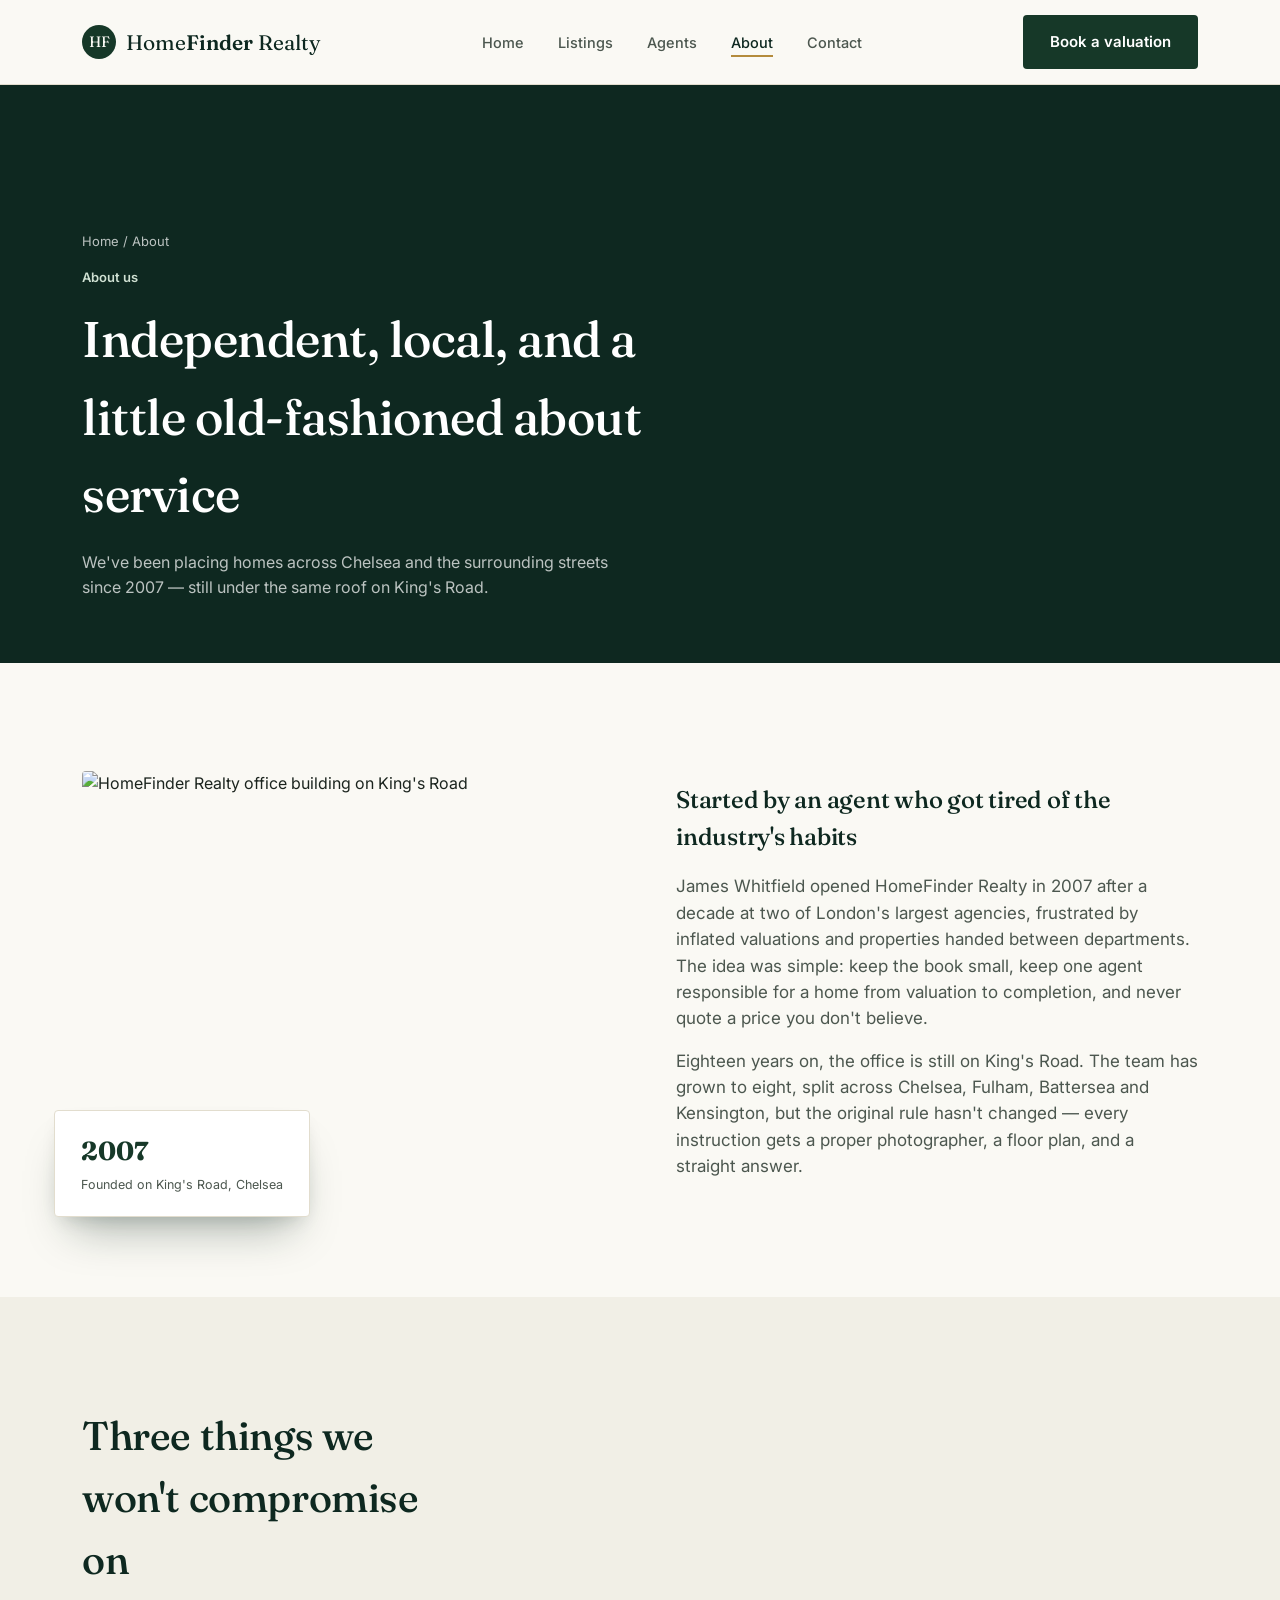
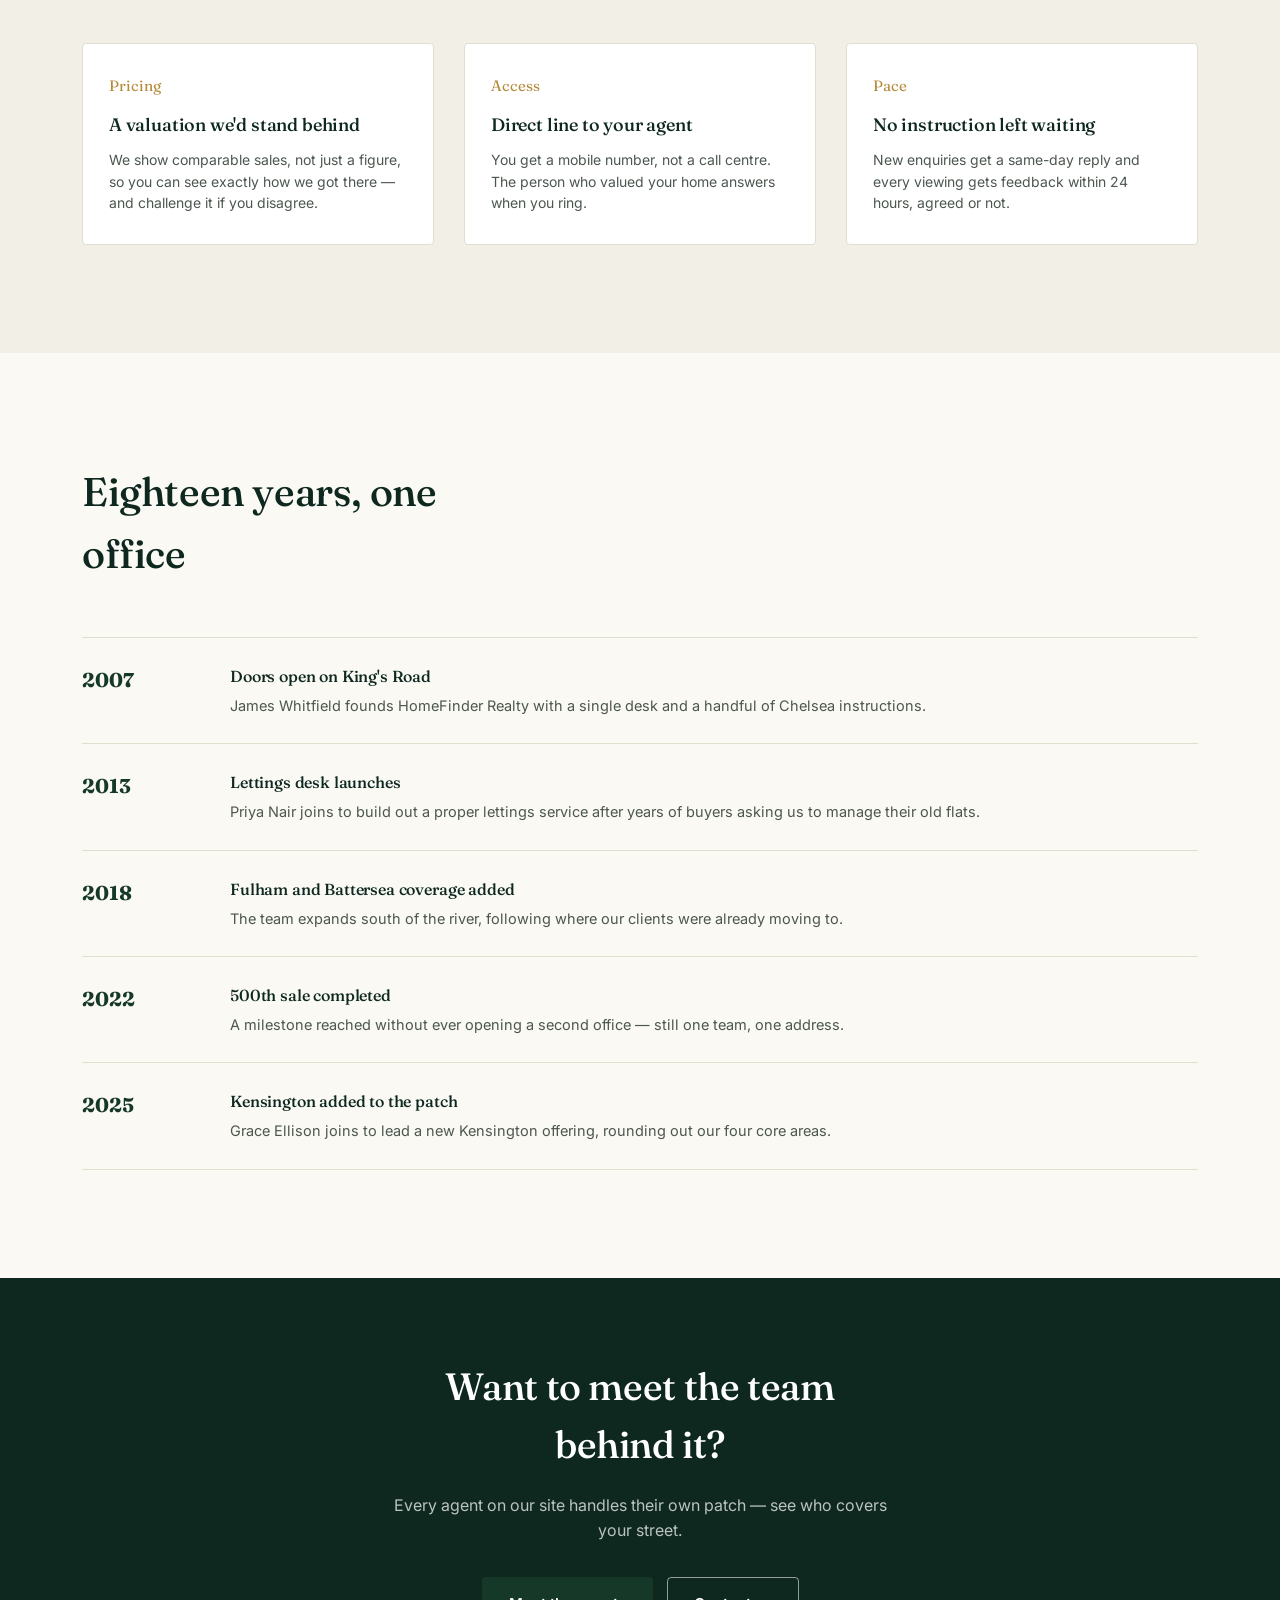
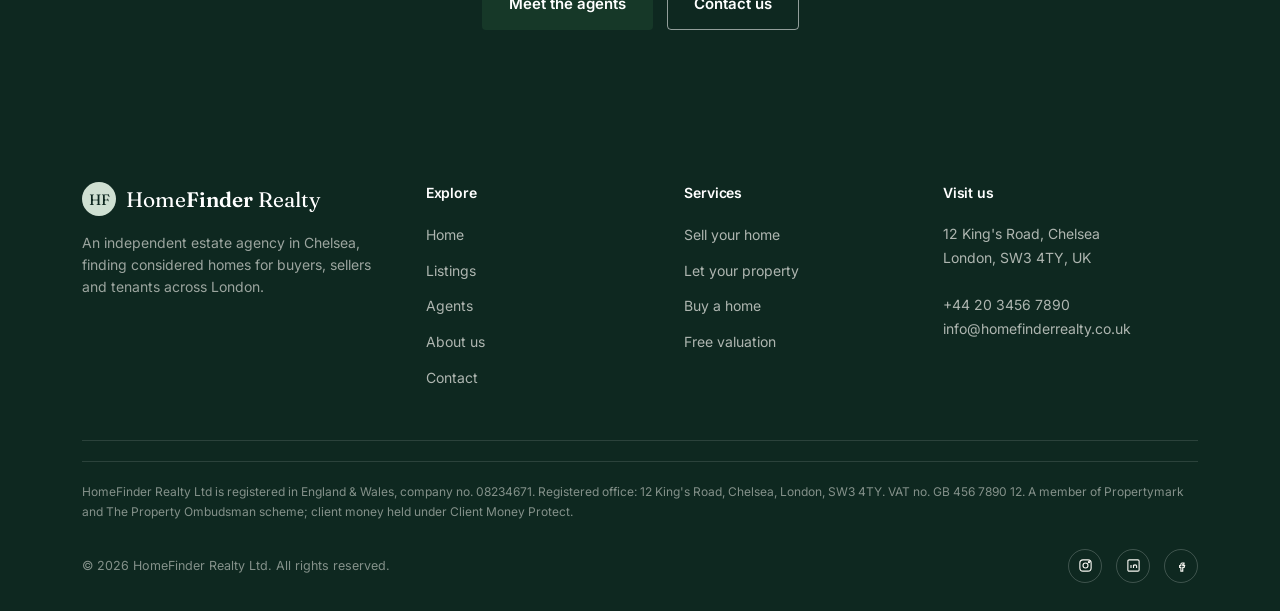
==== about.html @ c227a310 "first commit" ====
<!DOCTYPE html>
<html lang="en">
<head>
<meta charset="UTF-8">
<meta name="viewport" content="width=device-width, initial-scale=1.0">
<title>About Us — HomeFinder Realty</title>
<meta name="description" content="HomeFinder Realty is an independent estate agency in Chelsea, London — our story, our approach, and how we work.">
<link rel="preconnect" href="https://fonts.googleapis.com">
<link rel="stylesheet" href="css/style.css">
</head>
<body>

<!-- ================= HEADER ================= -->
<header class="site-header">
  <div class="container">
    <a href="index.html" class="brand">
      <span class="mark">HF</span>
      <span class="name">Home<b>Finder</b> Realty</span>
    </a>
    <nav class="main-nav" aria-label="Primary">
      <ul>
        <li><a href="index.html">Home</a></li>
        <li><a href="listings.html">Listings</a></li>
        <li><a href="agents.html">Agents</a></li>
        <li><a href="about.html" aria-current="page">About</a></li>
        <li><a href="contact.html">Contact</a></li>
      </ul>
    </nav>
    <div class="header-actions">
      <a class="phone" href="tel:+442034567890">+44 20 3456 7890</a>
      <a class="btn btn-primary" href="contact.html">Book a valuation</a>
      <button class="nav-toggle" aria-label="Toggle menu" aria-expanded="false"><span></span></button>
    </div>
  </div>
</header>

<!-- ================= PAGE HEADER ================= -->
<section class="page-header">
  <div class="container">
    <p class="breadcrumb"><a href="index.html">Home</a> / About</p>
    <p class="eyebrow">About us</p>
    <h1>Independent, local, and a little old-fashioned about service</h1>
    <p>We've been placing homes across Chelsea and the surrounding streets since 2007 — still under the same roof on King's Road.</p>
  </div>
</section>

<!-- ================= STORY SPLIT ================= -->
<section class="section">
  <div class="container">
    <div class="split">
      <div class="split-media reveal">
        <img src="https://images.unsplash.com/photo-1568605114967-8130f3a36994?auto=format&fit=crop&w=900&q=80" alt="HomeFinder Realty office building on King's Road">
        <div class="float-card">
          <b>2007</b>
          <span>Founded on King's Road, Chelsea</span>
        </div>
      </div>
      <div class="reveal">
        <h2>Started by an agent who got tired of the industry's habits</h2>
        <p class="lede" style="margin-top:18px;">James Whitfield opened HomeFinder Realty in 2007 after a decade at two of London's largest agencies, frustrated by inflated valuations and properties handed between departments. The idea was simple: keep the book small, keep one agent responsible for a home from valuation to completion, and never quote a price you don't believe.</p>
        <p class="lede" style="margin-top:16px;">Eighteen years on, the office is still on King's Road. The team has grown to eight, split across Chelsea, Fulham, Battersea and Kensington, but the original rule hasn't changed — every instruction gets a proper photographer, a floor plan, and a straight answer.</p>
      </div>
    </div>
  </div>
</section>

<!-- ================= VALUES ================= -->
<section class="section section-alt">
  <div class="container">
    <div class="section-head reveal">
      <div>
        <h2>Three things we won't compromise on</h2>
      </div>
    </div>
    <div class="values-grid">
      <div class="value-item reveal">
        <p class="num">Pricing</p>
        <h3>A valuation we'd stand behind</h3>
        <p>We show comparable sales, not just a figure, so you can see exactly how we got there — and challenge it if you disagree.</p>
      </div>
      <div class="value-item reveal">
        <p class="num">Access</p>
        <h3>Direct line to your agent</h3>
        <p>You get a mobile number, not a call centre. The person who valued your home answers when you ring.</p>
      </div>
      <div class="value-item reveal">
        <p class="num">Pace</p>
        <h3>No instruction left waiting</h3>
        <p>New enquiries get a same-day reply and every viewing gets feedback within 24 hours, agreed or not.</p>
      </div>
    </div>
  </div>
</section>

<!-- ================= TIMELINE ================= -->
<section class="section">
  <div class="container">
    <div class="section-head reveal">
      <div>
        <h2>Eighteen years, one office</h2>
      </div>
    </div>
    <div class="timeline reveal">
      <div class="timeline-row">
        <b>2007</b>
        <div>
          <h4>Doors open on King's Road</h4>
          <p>James Whitfield founds HomeFinder Realty with a single desk and a handful of Chelsea instructions.</p>
        </div>
      </div>
      <div class="timeline-row">
        <b>2013</b>
        <div>
          <h4>Lettings desk launches</h4>
          <p>Priya Nair joins to build out a proper lettings service after years of buyers asking us to manage their old flats.</p>
        </div>
      </div>
      <div class="timeline-row">
        <b>2018</b>
        <div>
          <h4>Fulham and Battersea coverage added</h4>
          <p>The team expands south of the river, following where our clients were already moving to.</p>
        </div>
      </div>
      <div class="timeline-row">
        <b>2022</b>
        <div>
          <h4>500th sale completed</h4>
          <p>A milestone reached without ever opening a second office — still one team, one address.</p>
        </div>
      </div>
      <div class="timeline-row">
        <b>2025</b>
        <div>
          <h4>Kensington added to the patch</h4>
          <p>Grace Ellison joins to lead a new Kensington offering, rounding out our four core areas.</p>
        </div>
      </div>
    </div>
  </div>
</section>

<!-- ================= CTA BAND ================= -->
<section class="cta-band">
  <div class="container reveal">
    <h2>Want to meet the team behind it?</h2>
    <p>Every agent on our site handles their own patch — see who covers your street.</p>
    <div class="btn-group">
      <a href="agents.html" class="btn btn-primary">Meet the agents</a>
      <a href="contact.html" class="btn btn-ghost on-dark">Contact us</a>
    </div>
  </div>
</section>

<!-- ================= FOOTER ================= -->
<footer class="site-footer">
  <div class="container">
    <div class="footer-grid">
      <div class="footer-brand">
        <a href="index.html" class="brand">
          <span class="mark">HF</span>
          <span class="name">Home<b>Finder</b> Realty</span>
        </a>
        <p>An independent estate agency in Chelsea, finding considered homes for buyers, sellers and tenants across London.</p>
      </div>
      <div class="footer-col">
        <h4>Explore</h4>
        <ul>
          <li><a href="index.html">Home</a></li>
          <li><a href="listings.html">Listings</a></li>
          <li><a href="agents.html">Agents</a></li>
          <li><a href="about.html">About us</a></li>
          <li><a href="contact.html">Contact</a></li>
        </ul>
      </div>
      <div class="footer-col">
        <h4>Services</h4>
        <ul>
          <li><a href="contact.html">Sell your home</a></li>
          <li><a href="contact.html">Let your property</a></li>
          <li><a href="listings.html">Buy a home</a></li>
          <li><a href="contact.html">Free valuation</a></li>
        </ul>
      </div>
      <div class="footer-col">
        <h4>Visit us</h4>
        <address>
          12 King's Road, Chelsea<br>
          London, SW3 4TY, UK<br><br>
          <a href="tel:+442034567890">+44 20 3456 7890</a><br>
          <a href="mailto:info@homefinderrealty.co.uk">info@homefinderrealty.co.uk</a>
        </address>
      </div>
    </div>
    <p class="legal-strip">HomeFinder Realty Ltd is registered in England &amp; Wales, company no. 08234671. Registered office: 12 King's Road, Chelsea, London, SW3 4TY. VAT no. GB 456 7890 12. A member of Propertymark and The Property Ombudsman scheme; client money held under Client Money Protect.</p>
    <div class="footer-bottom">
      <span>© <span data-year></span> HomeFinder Realty Ltd. All rights reserved.</span>
      <div class="social-row">
        <a href="#" aria-label="Instagram"><svg viewBox="0 0 24 24" fill="none" stroke="currentColor" stroke-width="1.8"><rect x="3" y="3" width="18" height="18" rx="5"/><circle cx="12" cy="12" r="4"/><circle cx="17.5" cy="6.5" r="1"/></svg></a>
        <a href="#" aria-label="LinkedIn"><svg viewBox="0 0 24 24" fill="none" stroke="currentColor" stroke-width="1.8"><rect x="3" y="3" width="18" height="18" rx="2"/><line x1="8" y1="11" x2="8" y2="16"/><line x1="8" y1="8" x2="8" y2="8"/><line x1="12" y1="11" x2="12" y2="16"/><path d="M12 13c0-1.2 1-2 2.5-2s2.5.8 2.5 2v3"/></svg></a>
        <a href="#" aria-label="Facebook"><svg viewBox="0 0 24 24" fill="none" stroke="currentColor" stroke-width="1.8"><path d="M15 8h-2a2 2 0 0 0-2 2v2H9v3h2v6h3v-6h2.2l.8-3H14v-1.5a.5.5 0 0 1 .5-.5H16V8z"/></svg></a>
      </div>
    </div>
  </div>
</footer>

<script src="js/script.js"></script>
</body>
</html>
---- css/style.css ----
/* ==========================================================================
   HomeFinder Realty — Shared Stylesheet
   Palette: deep pine green / sage / warm off-white / soft gold
   Type: Fraunces (display, serif) + Inter (body, sans)
   ========================================================================== */

@import url('https://fonts.googleapis.com/css2?family=Fraunces:ital,opsz,wght@0,9..144,300;0,9..144,400;0,9..144,500;0,9..144,600;1,9..144,400&family=Inter:wght@400;500;600;700&display=swap');

:root{
  --pine:        #163828;
  --pine-deep:   #0e2820;
  --sage:        #6f9c7d;
  --sage-light:  #cfe0d2;
  --paper:       #faf9f4;
  --paper-dim:   #f1efe6;
  --white:       #ffffff;
  --ink:         #1b241e;
  --ink-soft:    #4c574f;
  --gold:        #b48b3c;
  --line:        #e2ddce;

  --serif: 'Fraunces', Georgia, serif;
  --sans:  'Inter', -apple-system, BlinkMacSystemFont, 'Segoe UI', sans-serif;

  --container: 1180px;
  --radius: 4px;
  --shadow-rest:  0 1px 2px rgba(15,30,20,.06), 0 1px 1px rgba(15,30,20,.04);
  --shadow-lift:  0 28px 45px -18px rgba(14,40,28,.35), 0 8px 18px -8px rgba(14,40,28,.18);
  --ease: cubic-bezier(.22,.68,0,1);
}

*, *::before, *::after{ box-sizing: border-box; }
html{ scroll-behavior: smooth; }
@media (prefers-reduced-motion: reduce){
  html{ scroll-behavior: auto; }
  *, *::before, *::after{ animation-duration: .001ms !important; animation-iteration-count: 1 !important; transition-duration: .001ms !important; scroll-behavior: auto !important; }
}

body{
  margin: 0;
  font-family: var(--sans);
  color: var(--ink);
  background: var(--paper);
  -webkit-font-smoothing: antialiased;
  line-height: 1.55;
}

img{ max-width: 100%; display: block; }
a{ color: inherit; text-decoration: none; }
ul{ margin: 0; padding: 0; list-style: none; }
button{ font-family: inherit; cursor: pointer; }

:focus-visible{
  outline: 2px solid var(--gold);
  outline-offset: 3px;
}

.container{
  max-width: var(--container);
  margin: 0 auto;
  padding: 0 32px;
}

h1, h2, h3, h4{
  font-family: var(--serif);
  font-weight: 500;
  color: var(--pine-deep);
  margin: 0;
  letter-spacing: -0.01em;
}

.eyebrow{
  font-family: var(--sans);
  font-size: 13px;
  font-weight: 600;
  color: var(--gold);
  margin: 0 0 14px;
}

p{ margin: 0; }

.lede{
  color: var(--ink-soft);
  font-size: 17px;
  max-width: 60ch;
}

/* ---------- Buttons ---------- */
.btn{
  display: inline-flex;
  align-items: center;
  gap: 10px;
  padding: 14px 26px;
  border-radius: var(--radius);
  font-size: 15px;
  font-weight: 600;
  border: 1px solid transparent;
  transition: transform .35s var(--ease), background .25s ease, color .25s ease, border-color .25s ease;
}
.btn-primary{
  background: var(--pine);
  color: var(--white);
}
.btn-primary:hover{ background: var(--pine-deep); transform: translateY(-2px); }
.btn-ghost{
  background: transparent;
  border-color: var(--pine);
  color: var(--pine);
}
.btn-ghost:hover{ background: var(--pine); color: var(--white); transform: translateY(-2px); }
.btn-ghost.on-dark{ border-color: rgba(255,255,255,.55); color: var(--white); }
.btn-ghost.on-dark:hover{ background: var(--white); color: var(--pine-deep); }

/* ---------- Header ---------- */
.site-header{
  position: sticky;
  top: 0;
  z-index: 100;
  background: rgba(250,249,244,.88);
  backdrop-filter: saturate(160%) blur(10px);
  border-bottom: 1px solid var(--line);
}
.site-header .container{
  display: flex;
  align-items: center;
  justify-content: space-between;
  height: 84px;
}
.brand{
  display: flex;
  align-items: center;
  gap: 10px;
  font-family: var(--serif);
  font-size: 21px;
  color: var(--pine-deep);
}
.brand .mark{
  width: 34px; height: 34px;
  border-radius: 50%;
  background: var(--pine);
  color: var(--paper);
  display: flex; align-items: center; justify-content: center;
  font-size: 15px;
  font-family: var(--serif);
}
.brand .name b{ font-weight: 600; }

.main-nav ul{ display: flex; gap: 34px; }
.main-nav a{
  font-size: 14.5px;
  font-weight: 500;
  color: var(--ink-soft);
  position: relative;
  padding: 6px 0;
  transition: color .2s ease;
}
.main-nav a::after{
  content: '';
  position: absolute; left: 0; right: 100%; bottom: 0;
  height: 1.5px; background: var(--gold);
  transition: right .3s var(--ease);
}
.main-nav a:hover, .main-nav a[aria-current="page"]{ color: var(--pine-deep); }
.main-nav a:hover::after, .main-nav a[aria-current="page"]::after{ right: 0; }

.header-actions{ display: flex; align-items: center; gap: 18px; }
.header-actions .phone{ font-size: 14px; font-weight: 600; color: var(--pine-deep); display: none; }

.nav-toggle{
  display: none;
  width: 40px; height: 40px;
  border: 1px solid var(--line);
  border-radius: var(--radius);
  background: var(--white);
  align-items: center; justify-content: center;
}
.nav-toggle span, .nav-toggle span::before, .nav-toggle span::after{
  content: '';
  display: block;
  width: 18px; height: 1.5px;
  background: var(--pine-deep);
  position: relative;
  transition: transform .25s ease, opacity .25s ease;
}
.nav-toggle span::before{ position: absolute; top: -6px; }
.nav-toggle span::after{ position: absolute; top: 6px; }
.nav-toggle.is-open span{ background: transparent; }
.nav-toggle.is-open span::before{ transform: translateY(6px) rotate(45deg); }
.nav-toggle.is-open span::after{ transform: translateY(-6px) rotate(-45deg); }

/* ---------- Hero w/ slider ---------- */
.hero{
  position: relative;
  min-height: 88vh;
  display: flex;
  align-items: flex-end;
  overflow: hidden;
  color: var(--white);
}
.hero-slides{ position: absolute; inset: 0; }
.hero-slide{
  position: absolute; inset: 0;
  background-size: cover;
  background-position: center;
  opacity: 0;
  transform: scale(1.08);
  transition: opacity 1.4s var(--ease), transform 8s linear;
}
.hero-slide.is-active{ opacity: 1; transform: scale(1); }
.hero::before{
  content: '';
  position: absolute; inset: 0;
  background: linear-gradient(180deg, rgba(14,40,32,.15) 0%, rgba(11,26,20,.55) 60%, rgba(9,20,16,.86) 100%);
  z-index: 1;
}
.hero-content{
  position: relative; z-index: 2;
  width: 100%;
  padding-bottom: 76px;
}
.hero-content .eyebrow{ color: var(--sage-light); }
.hero h1{
  color: var(--white);
  font-size: clamp(38px, 5.6vw, 66px);
  line-height: 1.06;
  max-width: 16ch;
}
.hero h1 em{ font-style: italic; color: var(--sage-light); }
.hero-sub{
  margin-top: 20px;
  max-width: 46ch;
  color: rgba(255,255,255,.82);
  font-size: 17px;
}
.hero-cta{ margin-top: 34px; display: flex; gap: 14px; flex-wrap: wrap; }

.hero-dots{
  position: absolute; right: 32px; bottom: 76px; z-index: 3;
  display: flex; flex-direction: column; gap: 10px;
}
.hero-dots button{
  width: 9px; height: 9px; border-radius: 50%;
  border: 1px solid rgba(255,255,255,.7);
  background: transparent;
  padding: 0;
  transition: background .25s ease, transform .25s ease;
}
.hero-dots button.is-active{ background: var(--white); transform: scale(1.15); }

.hero-stats{
  position: relative; z-index: 2;
  border-top: 1px solid rgba(255,255,255,.18);
  margin-top: 46px;
  padding-top: 26px;
  display: flex;
  gap: 56px;
  flex-wrap: wrap;
}
.hero-stats .stat b{
  display: block;
  font-family: var(--serif);
  font-size: 30px;
  color: var(--white);
}
.hero-stats .stat span{
  font-size: 13px;
  color: rgba(255,255,255,.72);
}

/* ---------- Section scaffolding ---------- */
.section{ padding: 108px 0; }
.section-tight{ padding: 76px 0; }
.section-alt{ background: var(--paper-dim); }
.section-dark{ background: var(--pine-deep); color: var(--paper); }
.section-dark h2, .section-dark h3{ color: var(--white); }
.section-dark .lede{ color: rgba(250,249,244,.72); }

.section-head{
  display: flex;
  justify-content: space-between;
  align-items: flex-end;
  gap: 40px;
  margin-bottom: 52px;
}
.section-head h2{ font-size: clamp(28px, 3.4vw, 40px); max-width: 14ch; }

/* ---------- Property cards ---------- */
.grid-cards{
  display: grid;
  grid-template-columns: repeat(3, 1fr);
  gap: 30px;
}
.card{
  background: var(--white);
  border: 1px solid var(--line);
  border-radius: var(--radius);
  overflow: hidden;
  box-shadow: var(--shadow-rest);
  transform: translateY(0) translateZ(0);
  transition: transform .5s var(--ease), box-shadow .5s var(--ease), border-color .5s ease;
  will-change: transform;
}
.card:hover{
  transform: translateY(-10px) rotateX(2.5deg) rotateY(-2.5deg);
  box-shadow: var(--shadow-lift);
  border-color: transparent;
}
.card-media{
  position: relative;
  aspect-ratio: 4 / 3;
  overflow: hidden;
}
.card-media img{
  width: 100%; height: 100%; object-fit: cover;
  transition: transform .7s var(--ease);
}
.card:hover .card-media img{ transform: scale(1.07); }
.card-tag{
  position: absolute; top: 14px; left: 14px;
  background: var(--pine);
  color: var(--white);
  font-size: 12px; font-weight: 600;
  padding: 6px 12px;
  border-radius: 3px;
}
.card-price{
  position: absolute; bottom: 14px; left: 14px;
  background: rgba(250,249,244,.94);
  color: var(--pine-deep);
  font-family: var(--serif);
  font-size: 18px;
  padding: 6px 14px;
  border-radius: 3px;
}
.card-body{ padding: 22px 22px 26px; }
.card-body h3{ font-size: 19px; margin-bottom: 6px; }
.card-loc{
  font-size: 13.5px; color: var(--ink-soft);
  display: flex; align-items: center; gap: 6px;
  margin-bottom: 16px;
}
.card-meta{
  display: flex;
  gap: 18px;
  padding-top: 16px;
  border-top: 1px solid var(--line);
  font-size: 13px;
  color: var(--ink-soft);
}
.card-meta span{ display: flex; align-items: center; gap: 6px; }
.card-meta svg{ width: 15px; height: 15px; stroke: var(--sage); flex-shrink: 0; }

.section-foot{ margin-top: 52px; text-align: center; }

/* ---------- Filter bar (listings) ---------- */
.filter-bar{
  background: var(--white);
  border: 1px solid var(--line);
  border-radius: var(--radius);
  padding: 22px;
  display: grid;
  grid-template-columns: repeat(4, 1fr) auto;
  gap: 16px;
  align-items: end;
  margin-bottom: 48px;
}
.field{ display: flex; flex-direction: column; gap: 8px; }
.field label{ font-size: 12.5px; font-weight: 600; color: var(--ink-soft); }
.field select, .field input{
  border: 1px solid var(--line);
  border-radius: 3px;
  padding: 11px 12px;
  font-family: var(--sans);
  font-size: 14px;
  background: var(--paper);
  color: var(--ink);
}
.field select:focus, .field input:focus{ border-color: var(--sage); }
.filter-bar .btn{ padding: 12px 22px; white-space: nowrap; }
.results-count{ font-size: 14px; color: var(--ink-soft); margin-bottom: 24px; }
.no-results{
  display: none;
  padding: 60px 20px;
  text-align: center;
  color: var(--ink-soft);
  border: 1px dashed var(--line);
  border-radius: var(--radius);
}
.no-results.is-visible{ display: block; }

/* ---------- Agents ---------- */
.grid-agents{
  display: grid;
  grid-template-columns: repeat(4, 1fr);
  gap: 26px;
}
.agent-card{
  background: var(--white);
  border: 1px solid var(--line);
  border-radius: var(--radius);
  overflow: hidden;
  text-align: center;
  transition: transform .5s var(--ease), box-shadow .5s var(--ease);
}
.agent-card:hover{ transform: translateY(-8px); box-shadow: var(--shadow-lift); }
.agent-photo{ aspect-ratio: 1; overflow: hidden; }
.agent-photo img{ width: 100%; height: 100%; object-fit: cover; }
.agent-body{ padding: 22px 18px 26px; }
.agent-body h3{ font-size: 17px; margin-bottom: 4px; }
.agent-role{ font-size: 12.5px; color: var(--gold); font-weight: 600; margin-top: 2px; }
.agent-qual{ font-size: 11px; color: var(--ink-soft); margin-bottom: 12px; }
.agent-desc{ font-size: 13.5px; color: var(--ink-soft); margin-bottom: 16px; }
.agent-contact{ display: flex; justify-content: center; gap: 14px; font-size: 12.5px; }
.agent-contact a{ color: var(--pine); font-weight: 600; }
.agent-contact a:hover{ text-decoration: underline; }

/* ---------- About page ---------- */
.split{
  display: grid;
  grid-template-columns: 1fr 1fr;
  gap: 72px;
  align-items: center;
}
.split-media{ position: relative; }
.split-media img{ border-radius: var(--radius); width: 100%; aspect-ratio: 4/3.2; object-fit: cover; }
.split-media .float-card{
  position: absolute;
  bottom: -28px; left: -28px;
  background: var(--white);
  border: 1px solid var(--line);
  border-radius: var(--radius);
  padding: 20px 26px;
  box-shadow: var(--shadow-lift);
}
.float-card b{ font-family: var(--serif); font-size: 26px; color: var(--pine); display: block; }
.float-card span{ font-size: 12.5px; color: var(--ink-soft); }

.values-grid{
  display: grid;
  grid-template-columns: repeat(3, 1fr);
  gap: 30px;
  margin-top: 20px;
}
.value-item{
  padding: 30px 26px;
  background: var(--white);
  border: 1px solid var(--line);
  border-radius: var(--radius);
  transition: border-color .3s ease, transform .3s ease;
}
.value-item:hover{ border-color: var(--sage); transform: translateY(-4px); }
.value-item .num{ font-family: var(--serif); font-size: 15px; color: var(--gold); margin-bottom: 14px; }
.value-item h3{ font-size: 18px; margin-bottom: 10px; }
.value-item p{ font-size: 14px; color: var(--ink-soft); }

.timeline{ margin-top: 20px; }
.timeline-row{
  display: grid;
  grid-template-columns: 120px 1fr;
  gap: 28px;
  padding: 26px 0;
  border-top: 1px solid var(--line);
}
.timeline-row:last-child{ border-bottom: 1px solid var(--line); }
.timeline-row b{ font-family: var(--serif); color: var(--pine); font-size: 20px; }
.timeline-row p{ color: var(--ink-soft); font-size: 14.5px; }
.timeline-row h4{ font-size: 16px; margin-bottom: 6px; }

/* ---------- Contact ---------- */
.contact-grid{
  display: grid;
  grid-template-columns: 1fr 1.15fr;
  gap: 60px;
}
.info-card{
  display: flex;
  gap: 16px;
  padding: 22px 0;
  border-top: 1px solid var(--line);
}
.info-card:last-child{ padding-bottom: 0; }
.info-card .ico{
  width: 42px; height: 42px; flex-shrink: 0;
  border-radius: 50%;
  background: var(--sage-light);
  display: flex; align-items: center; justify-content: center;
}
.info-card .ico svg{ width: 19px; height: 19px; stroke: var(--pine); }
.info-card h4{ font-size: 15px; margin-bottom: 4px; }
.info-card p, .info-card a{ font-size: 14.5px; color: var(--ink-soft); }
.info-card a:hover{ color: var(--pine); }

.contact-form{
  background: var(--white);
  border: 1px solid var(--line);
  border-radius: var(--radius);
  padding: 40px;
}
.form-row{ display: grid; grid-template-columns: 1fr 1fr; gap: 18px; }
.form-field{ margin-bottom: 20px; display: flex; flex-direction: column; gap: 8px; }
.form-field label{ font-size: 13px; font-weight: 600; }
.form-field input, .form-field select, .form-field textarea{
  border: 1px solid var(--line);
  border-radius: 3px;
  padding: 13px 14px;
  font-family: var(--sans);
  font-size: 14.5px;
  background: var(--paper);
  color: var(--ink);
  resize: vertical;
}
.form-field textarea{ min-height: 130px; }
.form-field input:focus, .form-field select:focus, .form-field textarea:focus{ border-color: var(--sage); }
.form-note{ font-size: 12.5px; color: var(--ink-soft); margin-top: 14px; }
.form-success{
  display: none;
  background: var(--sage-light);
  color: var(--pine-deep);
  border-radius: 3px;
  padding: 14px 16px;
  font-size: 14px;
  margin-bottom: 18px;
}
.form-success.is-visible{ display: block; }

.map-frame{
  border: 1px solid var(--line);
  border-radius: var(--radius);
  overflow: hidden;
  margin-top: 56px;
}
.map-frame iframe{ width: 100%; height: 380px; border: 0; display: block; }

/* ---------- Trust bar ---------- */
.trust-bar{
  background: var(--white);
  border-bottom: 1px solid var(--line);
  padding: 22px 0;
}
.trust-bar .container{
  display: flex;
  align-items: center;
  justify-content: space-between;
  gap: 30px;
  flex-wrap: wrap;
}
.trust-bar .trust-item{
  display: flex;
  align-items: center;
  gap: 9px;
  font-size: 12.5px;
  font-weight: 600;
  color: var(--ink-soft);
  white-space: nowrap;
}
.trust-bar .trust-item svg{ width: 17px; height: 17px; stroke: var(--sage); flex-shrink: 0; }

/* ---------- Reviews ---------- */
.review-grid{
  display: grid;
  grid-template-columns: repeat(3, 1fr);
  gap: 26px;
}
.review-card{
  background: var(--white);
  border: 1px solid var(--line);
  border-radius: var(--radius);
  padding: 28px 26px;
}
.review-stars{ display: flex; gap: 3px; margin-bottom: 14px; }
.review-stars svg{ width: 15px; height: 15px; fill: var(--gold); stroke: var(--gold); }
.review-card p{ font-size: 14.5px; color: var(--ink); margin-bottom: 18px; line-height: 1.6; }
.review-who{ display: flex; align-items: center; gap: 12px; }
.review-who .avatar{
  width: 38px; height: 38px; border-radius: 50%;
  background: var(--sage-light);
  color: var(--pine-deep);
  display: flex; align-items: center; justify-content: center;
  font-family: var(--serif); font-size: 14px;
  flex-shrink: 0;
}
.review-who b{ display: block; font-size: 13.5px; }
.review-who span{ font-size: 12px; color: var(--ink-soft); }
.review-summary{
  display: flex; align-items: center; gap: 14px;
  margin-bottom: 36px;
  flex-wrap: wrap;
}
.review-summary .score{ font-family: var(--serif); font-size: 34px; color: var(--pine-deep); }
.review-summary .score-detail{ font-size: 13px; color: var(--ink-soft); line-height: 1.5; }

/* ---------- Press / accreditation strip ---------- */
.press-strip{
  padding: 34px 0;
  border-top: 1px solid var(--line);
  border-bottom: 1px solid var(--line);
}
.press-strip .container{
  display: flex;
  align-items: center;
  justify-content: space-between;
  flex-wrap: wrap;
  gap: 24px;
}
.press-strip .label{ font-size: 12px; color: var(--ink-soft); font-weight: 600; }
.press-strip .press-names{
  display: flex; gap: 34px; flex-wrap: wrap;
}
.press-strip .press-names span{
  font-family: var(--serif);
  font-size: 16px;
  color: var(--ink-soft);
  opacity: .8;
}

/* ---------- EPC / badge chips on cards ---------- */
.card-badges{
  position: absolute; top: 14px; right: 14px;
  display: flex; flex-direction: column; gap: 6px; align-items: flex-end;
}
.chip{
  background: rgba(22,56,40,.82);
  color: var(--white);
  font-size: 11px; font-weight: 600;
  padding: 4px 9px;
  border-radius: 3px;
}

/* ---------- Regulatory footer note ---------- */
.legal-strip{
  border-top: 1px solid rgba(255,255,255,.12);
  padding-top: 20px;
  margin-top: 20px;
  font-size: 12px;
  color: rgba(250,249,244,.5);
  line-height: 1.7;
}

/* ---------- CTA band ---------- */
.cta-band{
  background: var(--pine-deep);
  color: var(--white);
  padding: 80px 0;
  text-align: center;
}
.cta-band h2{ color: var(--white); font-size: clamp(26px,3.4vw,38px); max-width: 20ch; margin: 0 auto 18px; }
.cta-band p{ color: rgba(255,255,255,.72); max-width: 50ch; margin: 0 auto 34px; }
.cta-band .btn-group{ display: flex; gap: 14px; justify-content: center; flex-wrap: wrap; }

/* ---------- Page header (interior pages) ---------- */
.page-header{
  background: var(--pine-deep);
  color: var(--white);
  padding: 130px 0 64px;
}
.page-header .eyebrow{ color: var(--sage-light); }
.page-header h1{ color: var(--white); font-size: clamp(32px, 4.4vw, 50px); max-width: 20ch; }
.page-header p{ color: rgba(255,255,255,.72); margin-top: 16px; max-width: 55ch; }
.breadcrumb{ font-size: 13px; color: rgba(255,255,255,.55); margin-top: 20px; }
.breadcrumb a:hover{ color: var(--white); }

/* ---------- Testimonial ---------- */
.testimonial{
  max-width: 760px; margin: 0 auto; text-align: center;
}
.testimonial blockquote{
  font-family: var(--serif);
  font-size: clamp(22px, 2.6vw, 30px);
  font-style: italic;
  color: var(--pine-deep);
  line-height: 1.4;
  margin: 0 0 26px;
}
.testimonial cite{ font-style: normal; font-size: 14px; color: var(--ink-soft); }

/* ---------- Footer ---------- */
.site-footer{
  background: var(--pine-deep);
  color: rgba(250,249,244,.8);
  padding: 72px 0 28px;
}
.footer-grid{
  display: grid;
  grid-template-columns: 1.4fr 1fr 1fr 1.2fr;
  gap: 46px;
  padding-bottom: 50px;
  border-bottom: 1px solid rgba(255,255,255,.12);
}
.footer-brand .brand{ color: var(--white); margin-bottom: 16px; }
.footer-brand .brand .mark{ background: var(--sage-light); color: var(--pine-deep); }
.footer-brand p{ font-size: 14px; color: rgba(250,249,244,.6); max-width: 34ch; }
.footer-col h4{
  color: var(--white); font-family: var(--sans); font-size: 14px; font-weight: 600; margin-bottom: 18px;
}
.footer-col ul{ display: flex; flex-direction: column; gap: 11px; }
.footer-col a{ font-size: 14px; color: rgba(250,249,244,.68); transition: color .2s ease; }
.footer-col a:hover{ color: var(--white); }
.footer-col address{ font-style: normal; font-size: 14px; color: rgba(250,249,244,.68); line-height: 1.7; }
.footer-bottom{
  display: flex; justify-content: space-between; align-items: center;
  padding-top: 26px; font-size: 12.5px; color: rgba(250,249,244,.5);
  flex-wrap: wrap; gap: 12px;
}
.social-row{ display: flex; gap: 14px; }
.social-row a{
  width: 34px; height: 34px; border-radius: 50%;
  border: 1px solid rgba(255,255,255,.2);
  display: flex; align-items: center; justify-content: center;
  transition: background .2s ease, border-color .2s ease;
}
.social-row a:hover{ background: rgba(255,255,255,.1); border-color: rgba(255,255,255,.4); }
.social-row svg{ width: 15px; height: 15px; stroke: var(--paper); }

/* ---------- Reveal-on-scroll (single orchestrated pass) ---------- */
.reveal{ opacity: 0; transform: translateY(22px); transition: opacity .8s var(--ease), transform .8s var(--ease); }
.reveal.is-in{ opacity: 1; transform: translateY(0); }

/* ==========================================================================
   Responsive
   ========================================================================== */
@media (max-width: 1080px){
  .grid-cards{ grid-template-columns: repeat(2, 1fr); }
  .grid-agents{ grid-template-columns: repeat(2, 1fr); }
  .footer-grid{ grid-template-columns: 1fr 1fr; }
  .filter-bar{ grid-template-columns: repeat(2, 1fr); }
  .split{ grid-template-columns: 1fr; gap: 48px; }
  .contact-grid{ grid-template-columns: 1fr; }
  .review-grid{ grid-template-columns: 1fr; }
  .trust-bar .container{ justify-content: flex-start; }
}

@media (max-width: 760px){
  .container{ padding: 0 20px; }
  .main-nav, .header-actions .phone{ display: none; }
  .nav-toggle{ display: flex; }
  .site-header.is-open .main-nav{
    display: block;
    position: absolute; top: 84px; left: 0; right: 0;
    background: var(--paper);
    border-bottom: 1px solid var(--line);
    padding: 20px;
  }
  .site-header.is-open .main-nav ul{ flex-direction: column; gap: 4px; }
  .site-header.is-open .main-nav a{ display: block; padding: 12px 4px; }

  .hero{ min-height: 92vh; }
  .hero-content{ padding-bottom: 50px; }
  .hero-stats{ gap: 30px; }
  .hero-dots{ right: 20px; bottom: 50px; }

  .section{ padding: 72px 0; }
  .section-head{ flex-direction: column; align-items: flex-start; gap: 16px; }

  .grid-cards, .grid-agents{ grid-template-columns: 1fr; }
  .filter-bar{ grid-template-columns: 1fr; }
  .values-grid{ grid-template-columns: 1fr; }
  .footer-grid{ grid-template-columns: 1fr; gap: 34px; }
  .form-row{ grid-template-columns: 1fr; }
  .timeline-row{ grid-template-columns: 1fr; gap: 8px; }
  .split-media .float-card{ position: static; margin-top: -40px; margin-left: 20px; width: fit-content; }
  .page-header{ padding: 110px 0 48px; }
}
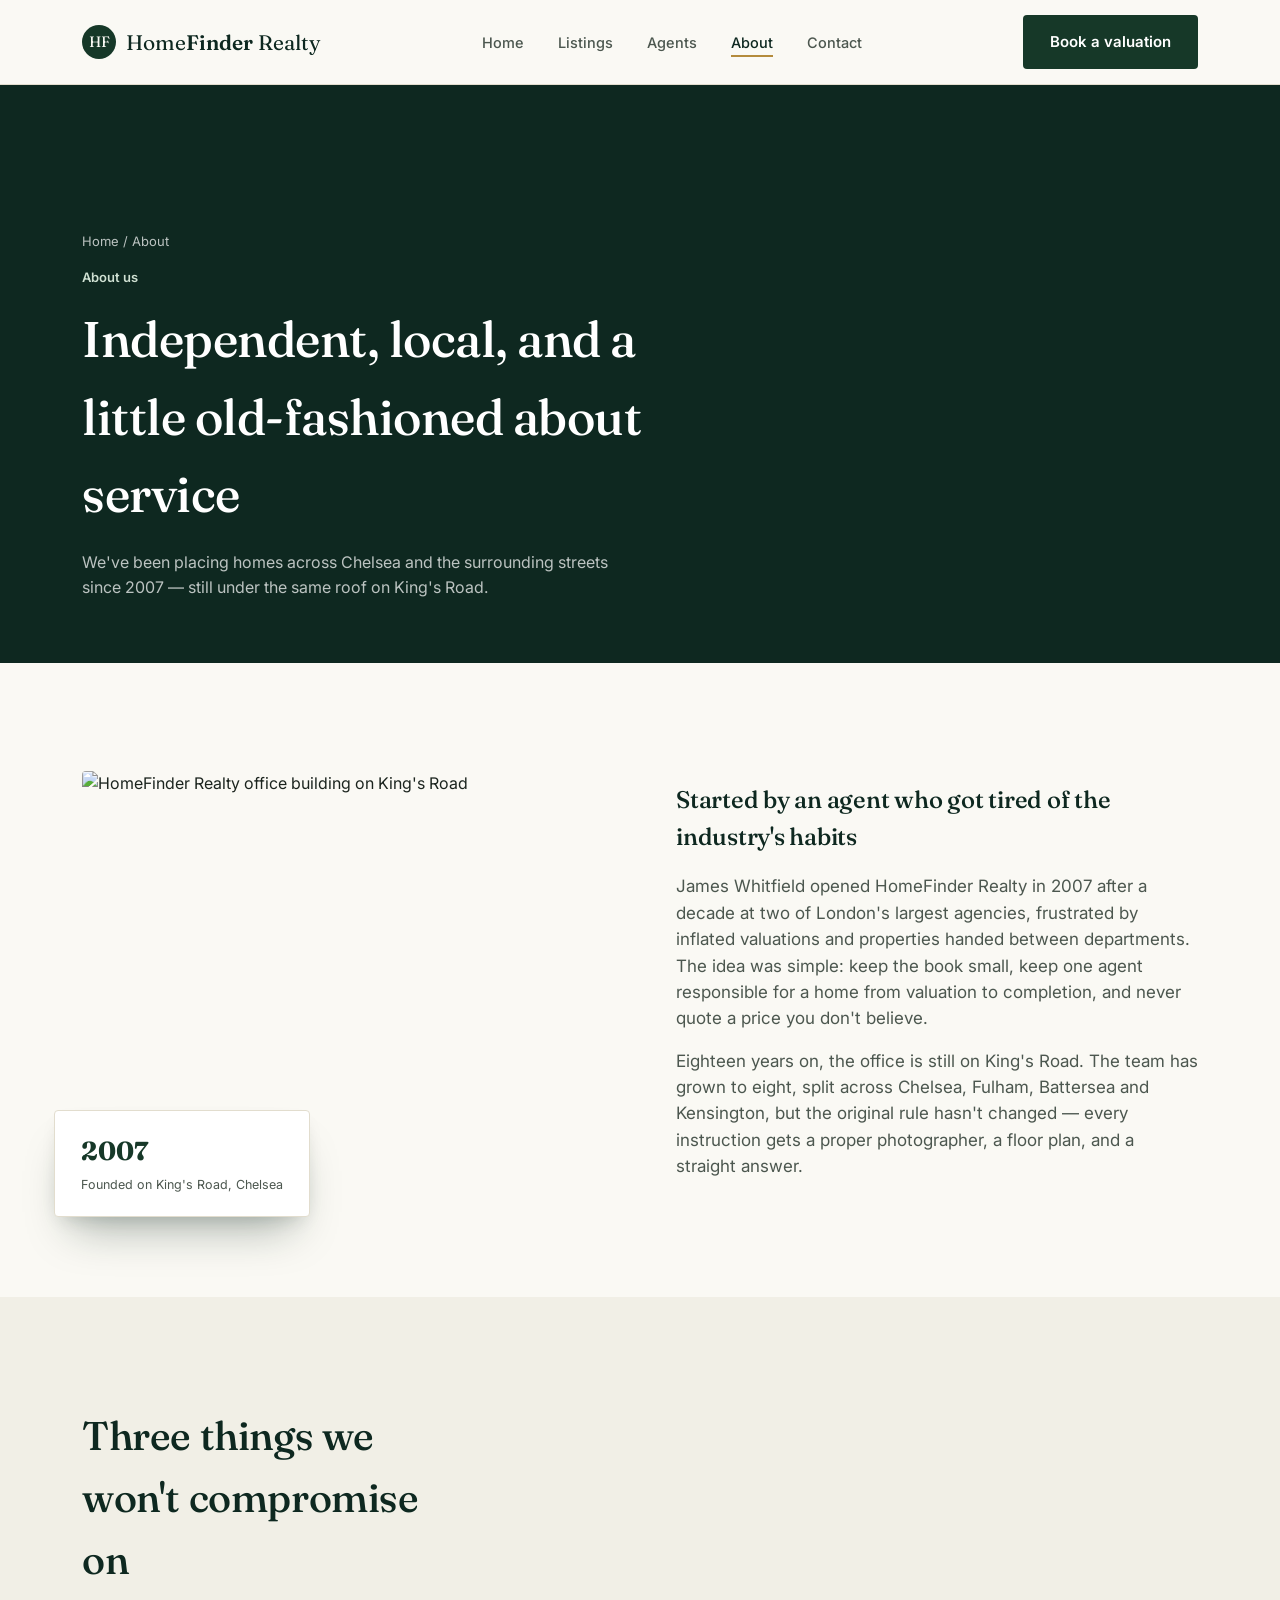
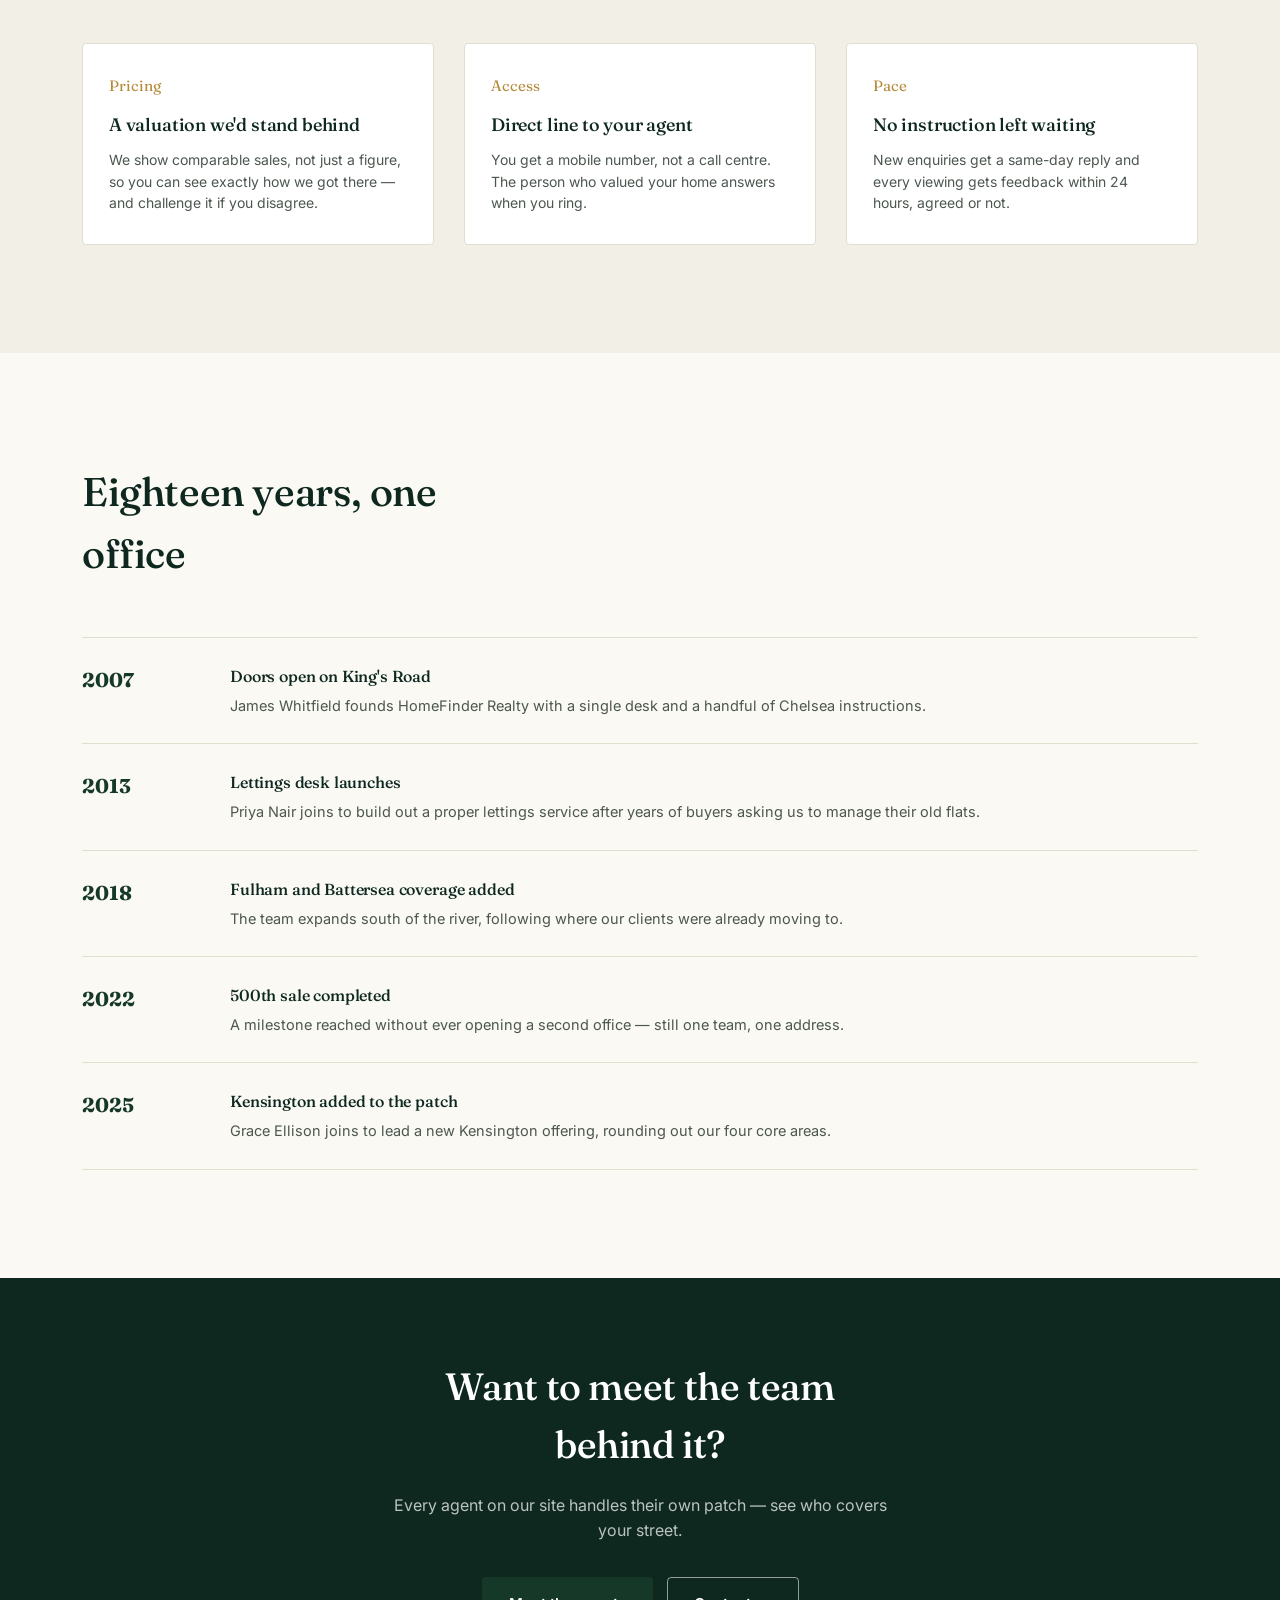
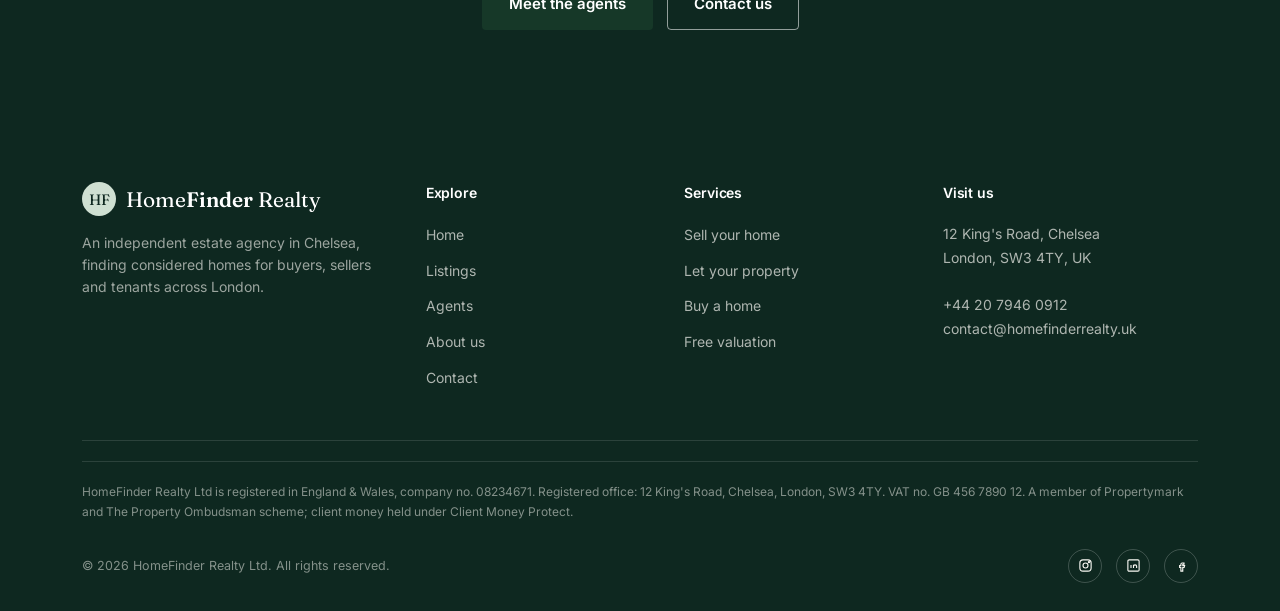
==== commit a66d79b9: "Update contact phone number and email address" ====
--- a/about.html
+++ b/about.html
@@ -187,8 +187,8 @@
         <address>
           12 King's Road, Chelsea<br>
           London, SW3 4TY, UK<br><br>
-          <a href="tel:+442034567890">+44 20 3456 7890</a><br>
-          <a href="mailto:info@homefinderrealty.co.uk">info@homefinderrealty.co.uk</a>
+          <a href="tel:+442034567890">+44 20 7946 0912</a><br>
+          <a href="mailto:info@homefinderrealty.co.uk">contact@homefinderrealty.uk</a>
         </address>
       </div>
     </div>
